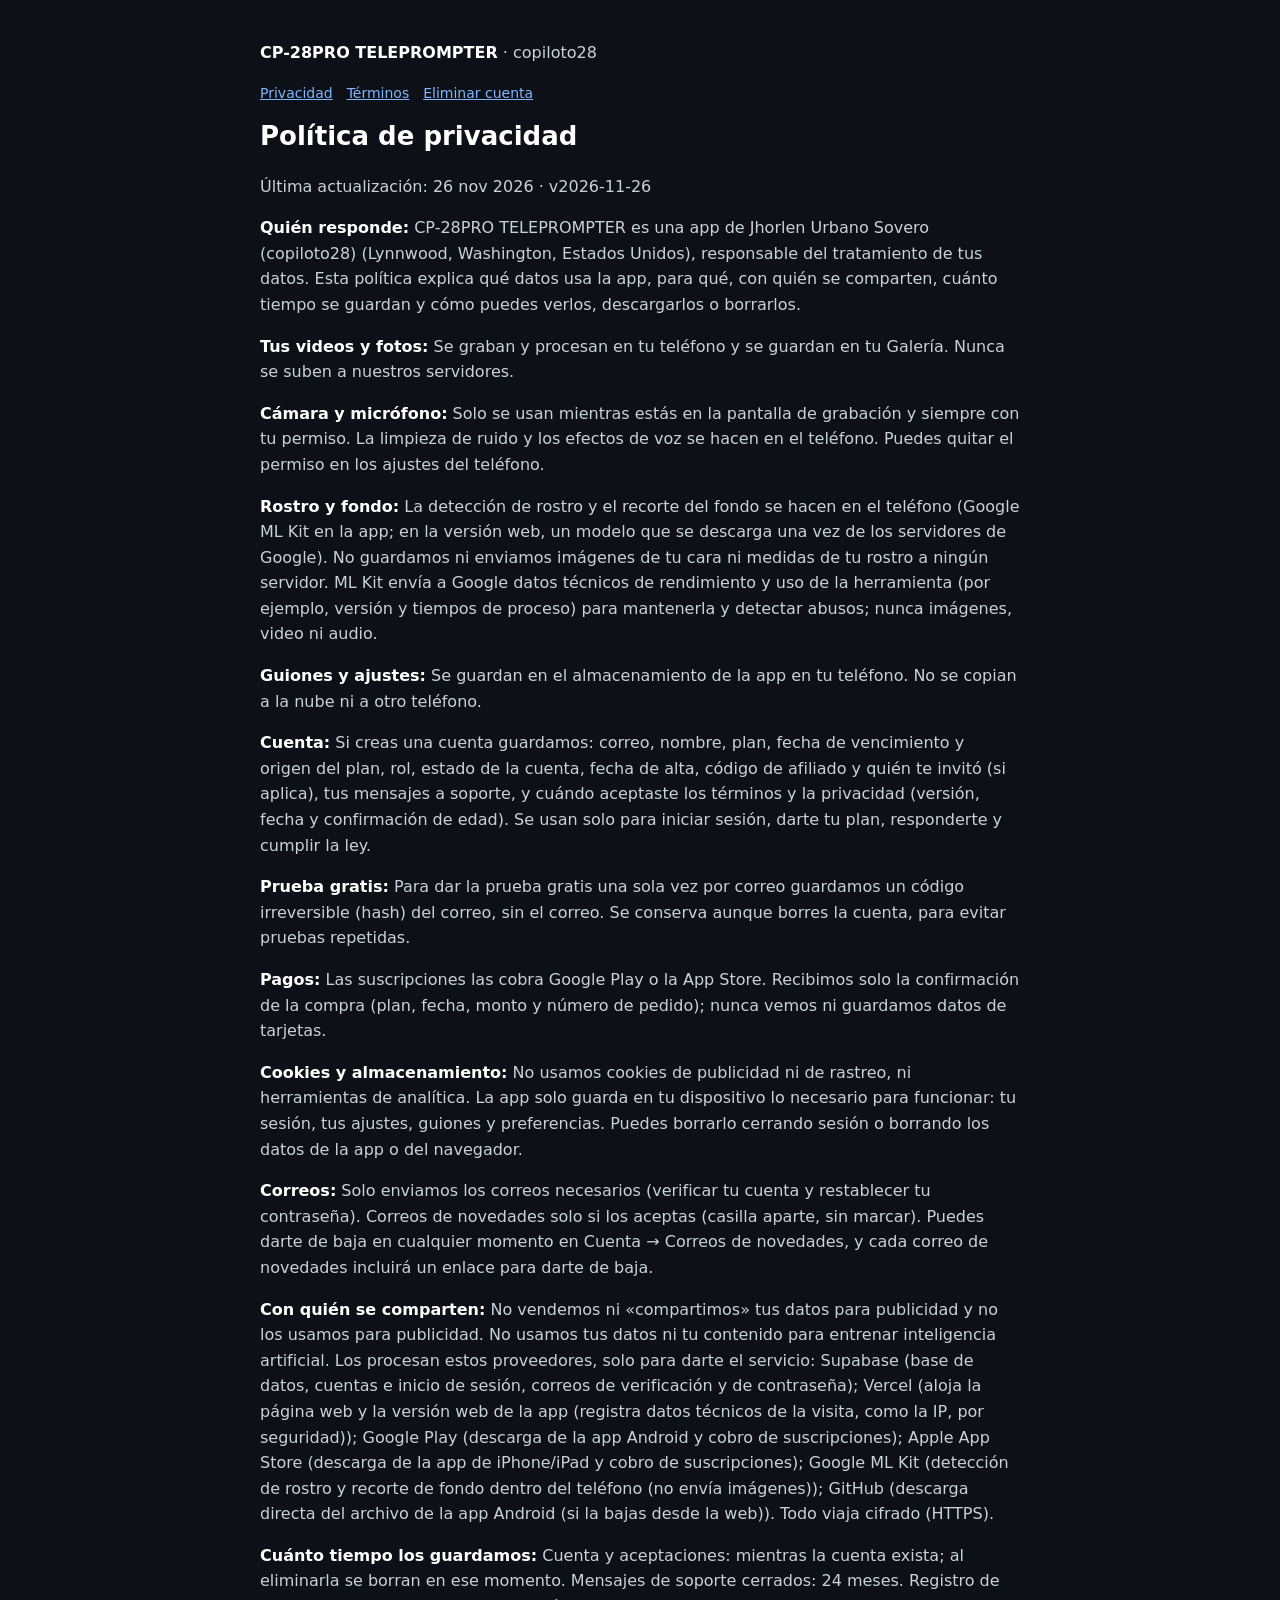
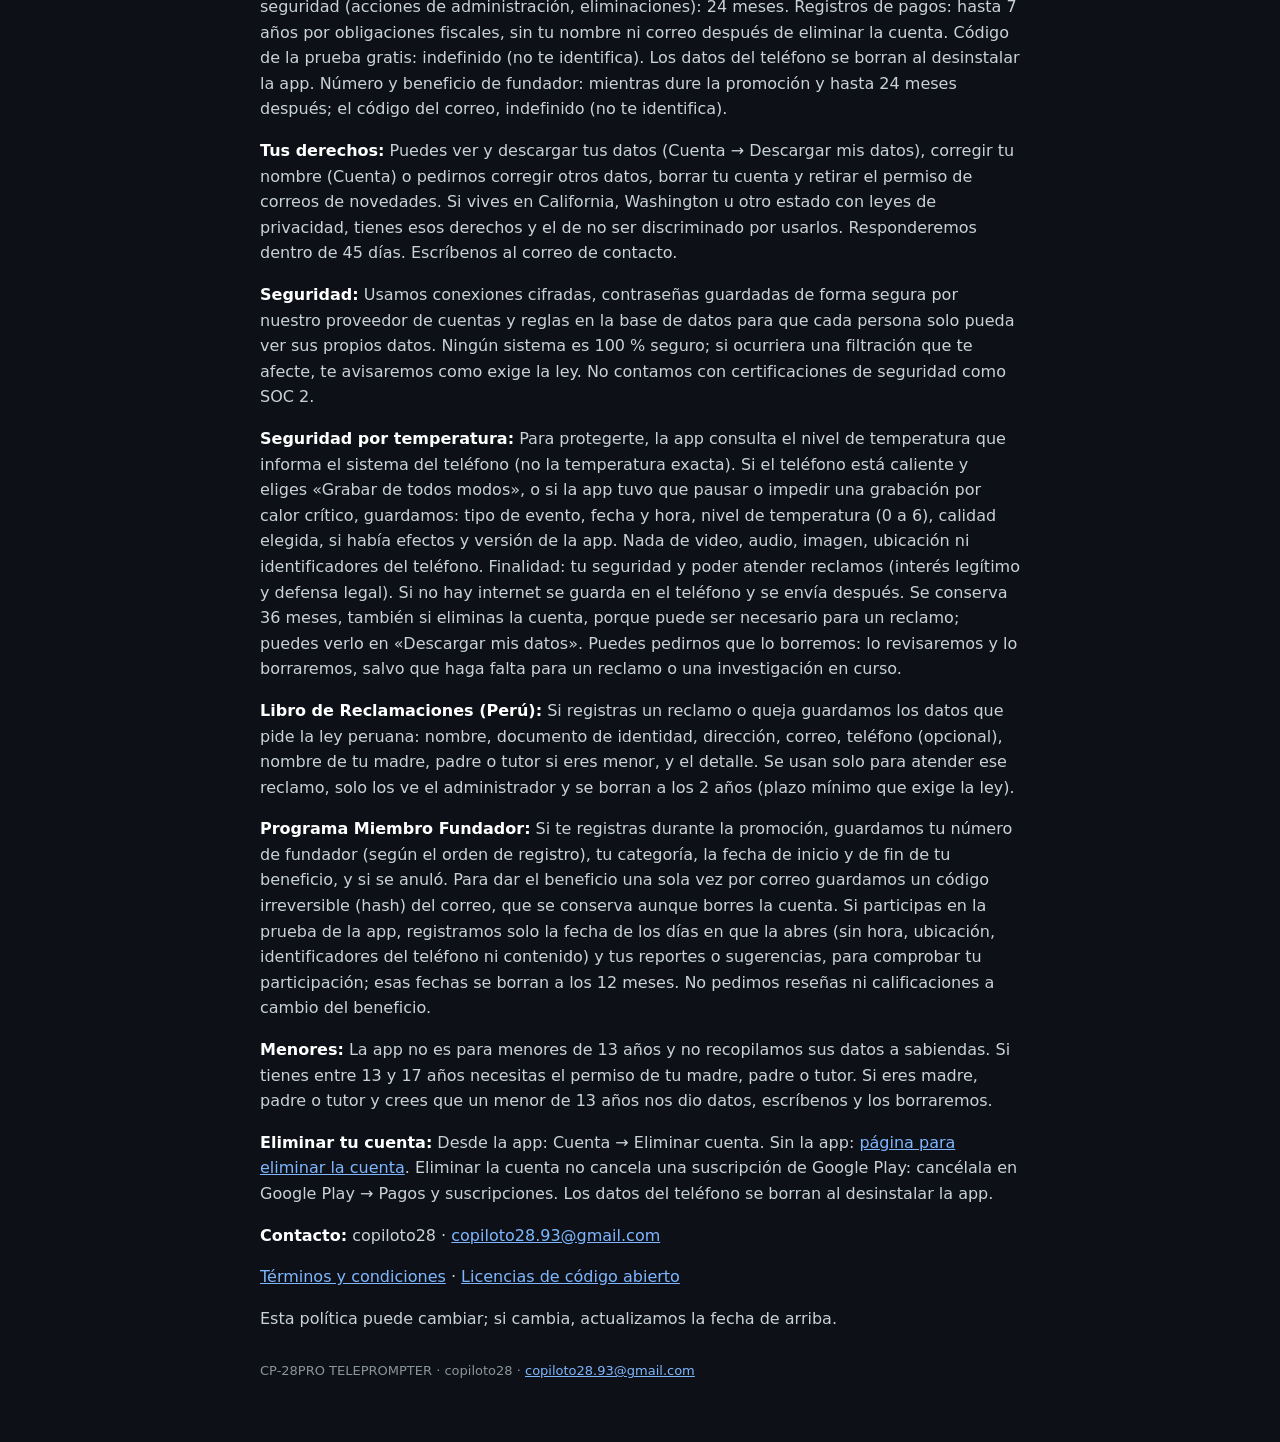
==== privacidad/index.html @ fce81ef4 "Sitio legal estático (privacidad, términos, eliminar cuenta) Co-Authored-By: Claude Opus 5.5 <norepl" ====
<!doctype html><html lang="es"><head><meta charset="utf-8"><meta name="viewport" content="width=device-width,initial-scale=1"><title>Política de privacidad · CP-28PRO TELEPROMPTER</title><meta name="robots" content="index,follow"><link rel="stylesheet" href="/s.css"></head><body><main><p><b>CP-28PRO TELEPROMPTER</b> · copiloto28</p><nav><a href="/privacidad">Privacidad</a><a href="/terminos">Términos</a><a href="/eliminar-cuenta">Eliminar cuenta</a></nav><h1>Política de privacidad</h1><p>Última actualización: 26 nov 2026 · v2026-11-26</p><p><b>Quién responde:</b> CP-28PRO TELEPROMPTER es una app de Jhorlen Urbano Sovero (copiloto28) (Lynnwood, Washington, Estados Unidos), responsable del tratamiento de tus datos. Esta política explica qué datos usa la app, para qué, con quién se comparten, cuánto tiempo se guardan y cómo puedes verlos, descargarlos o borrarlos.</p><p><b>Tus videos y fotos:</b> Se graban y procesan en tu teléfono y se guardan en tu Galería. Nunca se suben a nuestros servidores.</p><p><b>Cámara y micrófono:</b> Solo se usan mientras estás en la pantalla de grabación y siempre con tu permiso. La limpieza de ruido y los efectos de voz se hacen en el teléfono. Puedes quitar el permiso en los ajustes del teléfono.</p><p><b>Rostro y fondo:</b> La detección de rostro y el recorte del fondo se hacen en el teléfono (Google ML Kit en la app; en la versión web, un modelo que se descarga una vez de los servidores de Google). No guardamos ni enviamos imágenes de tu cara ni medidas de tu rostro a ningún servidor. ML Kit envía a Google datos técnicos de rendimiento y uso de la herramienta (por ejemplo, versión y tiempos de proceso) para mantenerla y detectar abusos; nunca imágenes, video ni audio.</p><p><b>Guiones y ajustes:</b> Se guardan en el almacenamiento de la app en tu teléfono. No se copian a la nube ni a otro teléfono.</p><p><b>Cuenta:</b> Si creas una cuenta guardamos: correo, nombre, plan, fecha de vencimiento y origen del plan, rol, estado de la cuenta, fecha de alta, código de afiliado y quién te invitó (si aplica), tus mensajes a soporte, y cuándo aceptaste los términos y la privacidad (versión, fecha y confirmación de edad). Se usan solo para iniciar sesión, darte tu plan, responderte y cumplir la ley.</p><p><b>Prueba gratis:</b> Para dar la prueba gratis una sola vez por correo guardamos un código irreversible (hash) del correo, sin el correo. Se conserva aunque borres la cuenta, para evitar pruebas repetidas.</p><p><b>Pagos:</b> Las suscripciones las cobra Google Play o la App Store. Recibimos solo la confirmación de la compra (plan, fecha, monto y número de pedido); nunca vemos ni guardamos datos de tarjetas.</p><p><b>Cookies y almacenamiento:</b> No usamos cookies de publicidad ni de rastreo, ni herramientas de analítica. La app solo guarda en tu dispositivo lo necesario para funcionar: tu sesión, tus ajustes, guiones y preferencias. Puedes borrarlo cerrando sesión o borrando los datos de la app o del navegador.</p><p><b>Correos:</b> Solo enviamos los correos necesarios (verificar tu cuenta y restablecer tu contraseña). Correos de novedades solo si los aceptas (casilla aparte, sin marcar). Puedes darte de baja en cualquier momento en Cuenta → Correos de novedades, y cada correo de novedades incluirá un enlace para darte de baja.</p><p><b>Con quién se comparten:</b> No vendemos ni «compartimos» tus datos para publicidad y no los usamos para publicidad. No usamos tus datos ni tu contenido para entrenar inteligencia artificial. Los procesan estos proveedores, solo para darte el servicio: Supabase (base de datos, cuentas e inicio de sesión, correos de verificación y de contraseña); Vercel (aloja la página web y la versión web de la app (registra datos técnicos de la visita, como la IP, por seguridad)); Google Play (descarga de la app Android y cobro de suscripciones); Apple App Store (descarga de la app de iPhone/iPad y cobro de suscripciones); Google ML Kit (detección de rostro y recorte de fondo dentro del teléfono (no envía imágenes)); GitHub (descarga directa del archivo de la app Android (si la bajas desde la web)). Todo viaja cifrado (HTTPS).</p><p><b>Cuánto tiempo los guardamos:</b> Cuenta y aceptaciones: mientras la cuenta exista; al eliminarla se borran en ese momento. Mensajes de soporte cerrados: 24 meses. Registro de seguridad (acciones de administración, eliminaciones): 24 meses. Registros de pagos: hasta 7 años por obligaciones fiscales, sin tu nombre ni correo después de eliminar la cuenta. Código de la prueba gratis: indefinido (no te identifica). Los datos del teléfono se borran al desinstalar la app. Número y beneficio de fundador: mientras dure la promoción y hasta 24 meses después; el código del correo, indefinido (no te identifica).</p><p><b>Tus derechos:</b> Puedes ver y descargar tus datos (Cuenta → Descargar mis datos), corregir tu nombre (Cuenta) o pedirnos corregir otros datos, borrar tu cuenta y retirar el permiso de correos de novedades. Si vives en California, Washington u otro estado con leyes de privacidad, tienes esos derechos y el de no ser discriminado por usarlos. Responderemos dentro de 45 días. Escríbenos al correo de contacto.</p><p><b>Seguridad:</b> Usamos conexiones cifradas, contraseñas guardadas de forma segura por nuestro proveedor de cuentas y reglas en la base de datos para que cada persona solo pueda ver sus propios datos. Ningún sistema es 100 % seguro; si ocurriera una filtración que te afecte, te avisaremos como exige la ley. No contamos con certificaciones de seguridad como SOC 2.</p><p><b>Seguridad por temperatura:</b> Para protegerte, la app consulta el nivel de temperatura que informa el sistema del teléfono (no la temperatura exacta). Si el teléfono está caliente y eliges «Grabar de todos modos», o si la app tuvo que pausar o impedir una grabación por calor crítico, guardamos: tipo de evento, fecha y hora, nivel de temperatura (0 a 6), calidad elegida, si había efectos y versión de la app. Nada de video, audio, imagen, ubicación ni identificadores del teléfono. Finalidad: tu seguridad y poder atender reclamos (interés legítimo y defensa legal). Si no hay internet se guarda en el teléfono y se envía después. Se conserva 36 meses, también si eliminas la cuenta, porque puede ser necesario para un reclamo; puedes verlo en «Descargar mis datos». Puedes pedirnos que lo borremos: lo revisaremos y lo borraremos, salvo que haga falta para un reclamo o una investigación en curso.</p><p><b>Libro de Reclamaciones (Perú):</b> Si registras un reclamo o queja guardamos los datos que pide la ley peruana: nombre, documento de identidad, dirección, correo, teléfono (opcional), nombre de tu madre, padre o tutor si eres menor, y el detalle. Se usan solo para atender ese reclamo, solo los ve el administrador y se borran a los 2 años (plazo mínimo que exige la ley).</p><p><b>Programa Miembro Fundador:</b> Si te registras durante la promoción, guardamos tu número de fundador (según el orden de registro), tu categoría, la fecha de inicio y de fin de tu beneficio, y si se anuló. Para dar el beneficio una sola vez por correo guardamos un código irreversible (hash) del correo, que se conserva aunque borres la cuenta. Si participas en la prueba de la app, registramos solo la fecha de los días en que la abres (sin hora, ubicación, identificadores del teléfono ni contenido) y tus reportes o sugerencias, para comprobar tu participación; esas fechas se borran a los 12 meses. No pedimos reseñas ni calificaciones a cambio del beneficio.</p><p><b>Menores:</b> La app no es para menores de 13 años y no recopilamos sus datos a sabiendas. Si tienes entre 13 y 17 años necesitas el permiso de tu madre, padre o tutor. Si eres madre, padre o tutor y crees que un menor de 13 años nos dio datos, escríbenos y los borraremos.</p><p><b>Eliminar tu cuenta:</b> Desde la app: Cuenta → Eliminar cuenta. Sin la app: <a href="/eliminar-cuenta">página para eliminar la cuenta</a>. Eliminar la cuenta no cancela una suscripción de Google Play: cancélala en Google Play → Pagos y suscripciones. Los datos del teléfono se borran al desinstalar la app.</p><p><b>Contacto:</b> copiloto28 · <a href="mailto:copiloto28.93@gmail.com?subject=Privacidad%20CP-28PRO">copiloto28.93@gmail.com</a></p><p><a href="/terminos">Términos y condiciones</a> · <a href="https://cp-28pro-teleprompter-copiloto-28.vercel.app/licencias">Licencias de código abierto</a></p><p>Esta política puede cambiar; si cambia, actualizamos la fecha de arriba.</p><footer>CP-28PRO TELEPROMPTER · copiloto28 · <a href="mailto:copiloto28.93@gmail.com">copiloto28.93@gmail.com</a></footer></main></body></html>
---- s.css ----
body{margin:0;background:#0d1117;color:#c9d1d9;font:16px/1.6 system-ui,-apple-system,Segoe UI,Roboto,sans-serif}main{max-width:760px;margin:0 auto;padding:24px 20px 60px}h1{color:#fff;font-size:26px;margin:8px 0}h2{color:#fff;font-size:18px;margin:22px 0 6px}b{color:#fff}a{color:#7fb6ff}nav{display:flex;gap:14px;flex-wrap:wrap;font-size:14px;margin-bottom:12px}.lang{float:right;font-size:14px}ul{padding-left:22px}form,button,input,label{display:none}footer{margin-top:30px;font-size:13px;color:#8b949e}
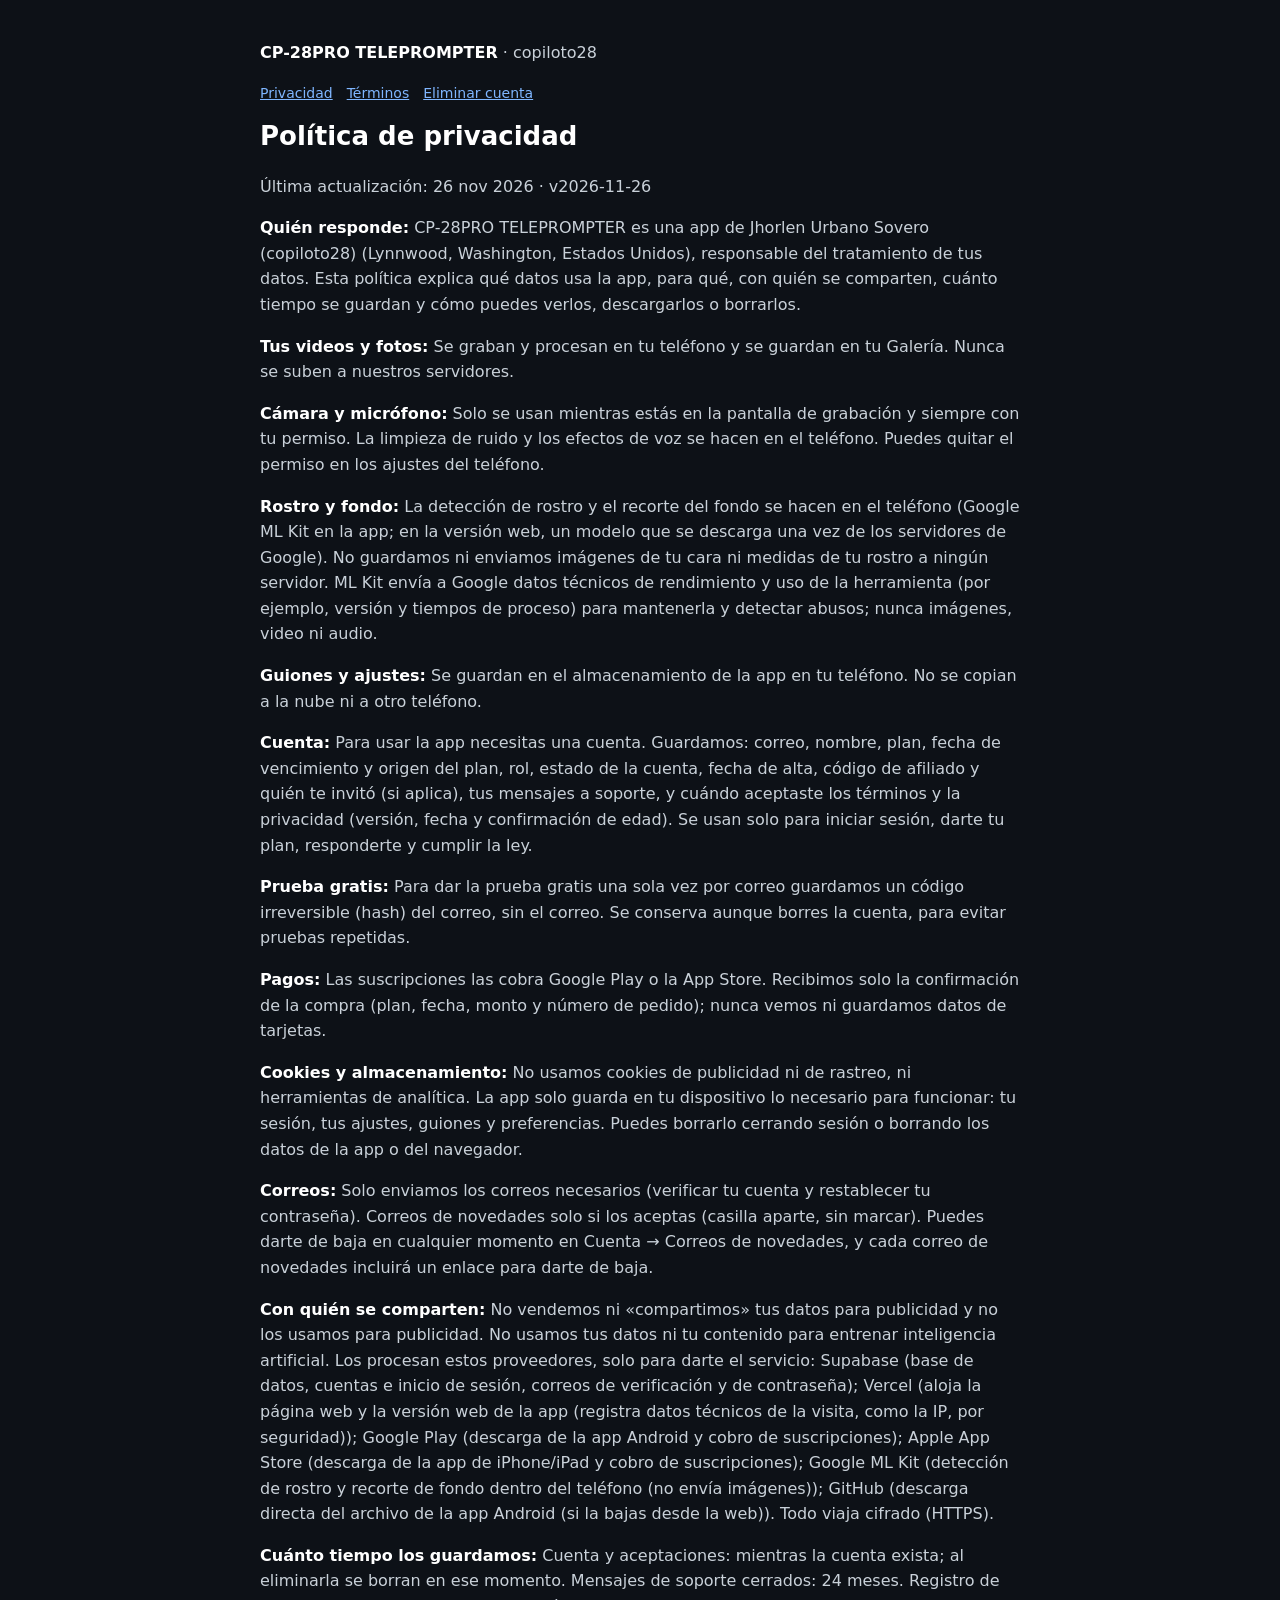
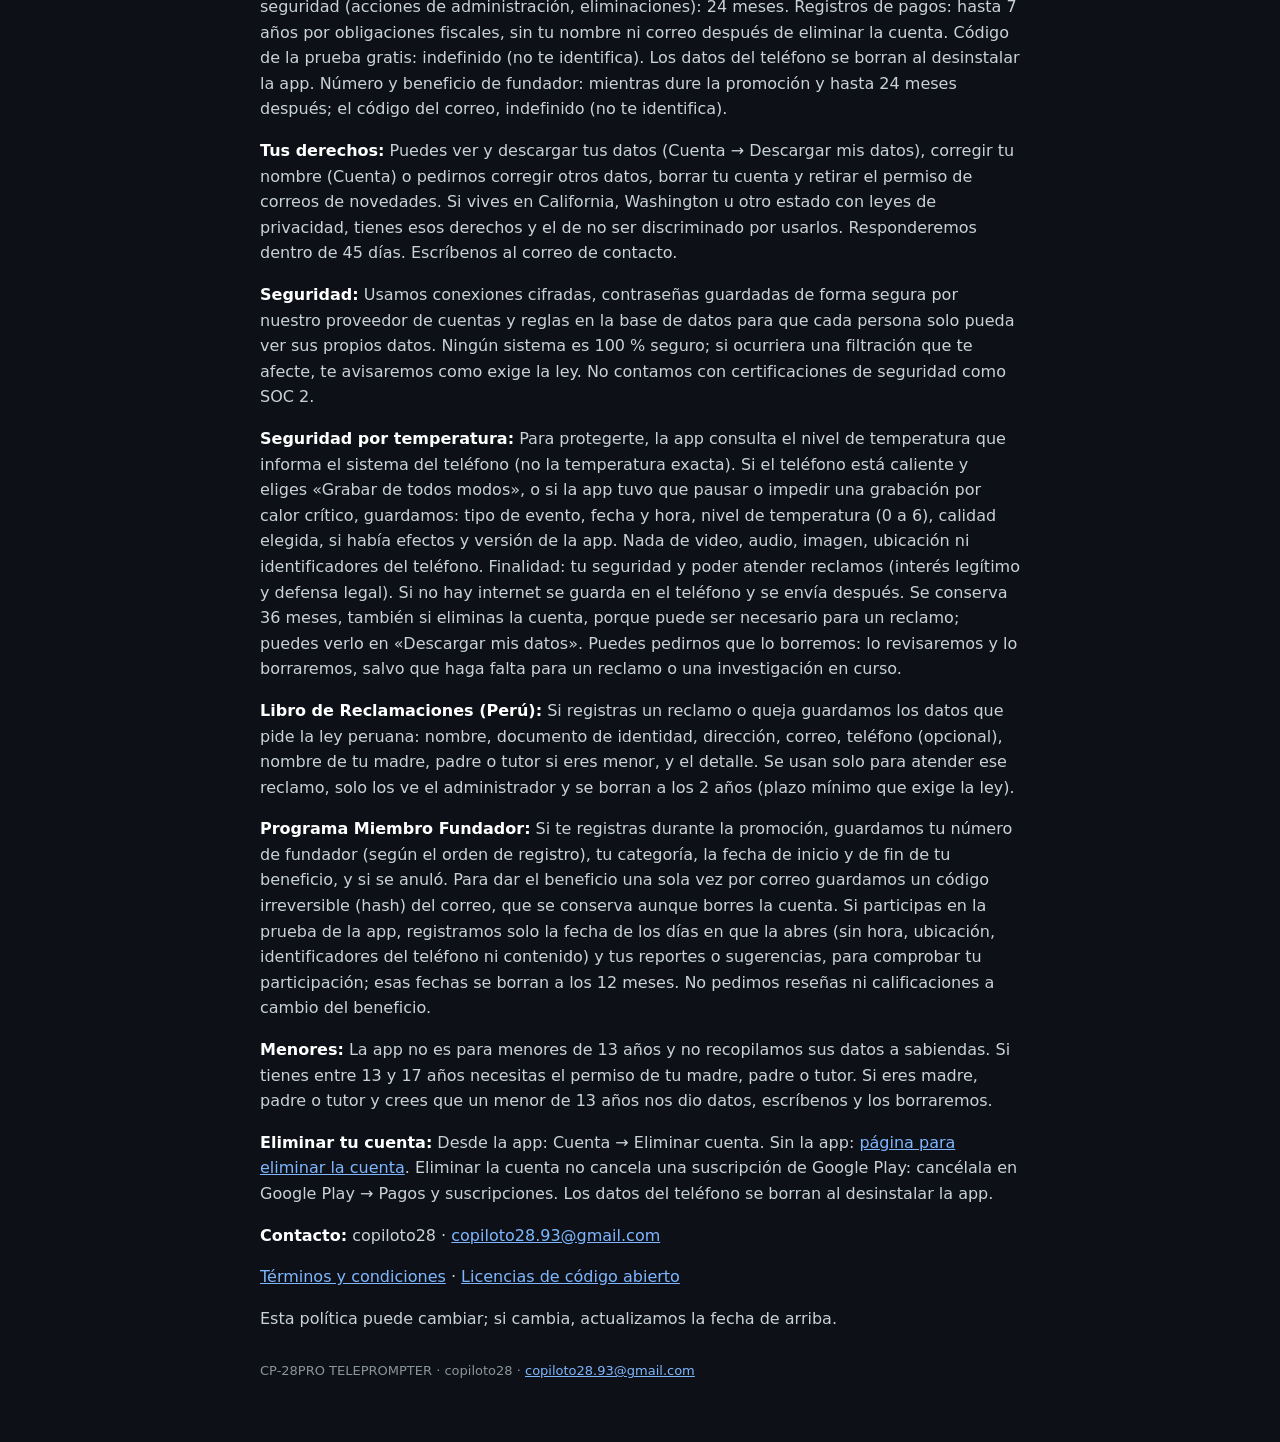
==== commit f95df181: "Legal: la cuenta es obligatoria para usar la app Co-Authored-By: Claude Opus 5.5 <noreply@anthropic." ====
--- a/privacidad/index.html
+++ b/privacidad/index.html
@@ -1 +1 @@
-<!doctype html><html lang="es"><head><meta charset="utf-8"><meta name="viewport" content="width=device-width,initial-scale=1"><title>Política de privacidad · CP-28PRO TELEPROMPTER</title><meta name="robots" content="index,follow"><link rel="stylesheet" href="/s.css"></head><body><main><p><b>CP-28PRO TELEPROMPTER</b> · copiloto28</p><nav><a href="/privacidad">Privacidad</a><a href="/terminos">Términos</a><a href="/eliminar-cuenta">Eliminar cuenta</a></nav><h1>Política de privacidad</h1><p>Última actualización: 26 nov 2026 · v2026-11-26</p><p><b>Quién responde:</b> CP-28PRO TELEPROMPTER es una app de Jhorlen Urbano Sovero (copiloto28) (Lynnwood, Washington, Estados Unidos), responsable del tratamiento de tus datos. Esta política explica qué datos usa la app, para qué, con quién se comparten, cuánto tiempo se guardan y cómo puedes verlos, descargarlos o borrarlos.</p><p><b>Tus videos y fotos:</b> Se graban y procesan en tu teléfono y se guardan en tu Galería. Nunca se suben a nuestros servidores.</p><p><b>Cámara y micrófono:</b> Solo se usan mientras estás en la pantalla de grabación y siempre con tu permiso. La limpieza de ruido y los efectos de voz se hacen en el teléfono. Puedes quitar el permiso en los ajustes del teléfono.</p><p><b>Rostro y fondo:</b> La detección de rostro y el recorte del fondo se hacen en el teléfono (Google ML Kit en la app; en la versión web, un modelo que se descarga una vez de los servidores de Google). No guardamos ni enviamos imágenes de tu cara ni medidas de tu rostro a ningún servidor. ML Kit envía a Google datos técnicos de rendimiento y uso de la herramienta (por ejemplo, versión y tiempos de proceso) para mantenerla y detectar abusos; nunca imágenes, video ni audio.</p><p><b>Guiones y ajustes:</b> Se guardan en el almacenamiento de la app en tu teléfono. No se copian a la nube ni a otro teléfono.</p><p><b>Cuenta:</b> Si creas una cuenta guardamos: correo, nombre, plan, fecha de vencimiento y origen del plan, rol, estado de la cuenta, fecha de alta, código de afiliado y quién te invitó (si aplica), tus mensajes a soporte, y cuándo aceptaste los términos y la privacidad (versión, fecha y confirmación de edad). Se usan solo para iniciar sesión, darte tu plan, responderte y cumplir la ley.</p><p><b>Prueba gratis:</b> Para dar la prueba gratis una sola vez por correo guardamos un código irreversible (hash) del correo, sin el correo. Se conserva aunque borres la cuenta, para evitar pruebas repetidas.</p><p><b>Pagos:</b> Las suscripciones las cobra Google Play o la App Store. Recibimos solo la confirmación de la compra (plan, fecha, monto y número de pedido); nunca vemos ni guardamos datos de tarjetas.</p><p><b>Cookies y almacenamiento:</b> No usamos cookies de publicidad ni de rastreo, ni herramientas de analítica. La app solo guarda en tu dispositivo lo necesario para funcionar: tu sesión, tus ajustes, guiones y preferencias. Puedes borrarlo cerrando sesión o borrando los datos de la app o del navegador.</p><p><b>Correos:</b> Solo enviamos los correos necesarios (verificar tu cuenta y restablecer tu contraseña). Correos de novedades solo si los aceptas (casilla aparte, sin marcar). Puedes darte de baja en cualquier momento en Cuenta → Correos de novedades, y cada correo de novedades incluirá un enlace para darte de baja.</p><p><b>Con quién se comparten:</b> No vendemos ni «compartimos» tus datos para publicidad y no los usamos para publicidad. No usamos tus datos ni tu contenido para entrenar inteligencia artificial. Los procesan estos proveedores, solo para darte el servicio: Supabase (base de datos, cuentas e inicio de sesión, correos de verificación y de contraseña); Vercel (aloja la página web y la versión web de la app (registra datos técnicos de la visita, como la IP, por seguridad)); Google Play (descarga de la app Android y cobro de suscripciones); Apple App Store (descarga de la app de iPhone/iPad y cobro de suscripciones); Google ML Kit (detección de rostro y recorte de fondo dentro del teléfono (no envía imágenes)); GitHub (descarga directa del archivo de la app Android (si la bajas desde la web)). Todo viaja cifrado (HTTPS).</p><p><b>Cuánto tiempo los guardamos:</b> Cuenta y aceptaciones: mientras la cuenta exista; al eliminarla se borran en ese momento. Mensajes de soporte cerrados: 24 meses. Registro de seguridad (acciones de administración, eliminaciones): 24 meses. Registros de pagos: hasta 7 años por obligaciones fiscales, sin tu nombre ni correo después de eliminar la cuenta. Código de la prueba gratis: indefinido (no te identifica). Los datos del teléfono se borran al desinstalar la app. Número y beneficio de fundador: mientras dure la promoción y hasta 24 meses después; el código del correo, indefinido (no te identifica).</p><p><b>Tus derechos:</b> Puedes ver y descargar tus datos (Cuenta → Descargar mis datos), corregir tu nombre (Cuenta) o pedirnos corregir otros datos, borrar tu cuenta y retirar el permiso de correos de novedades. Si vives en California, Washington u otro estado con leyes de privacidad, tienes esos derechos y el de no ser discriminado por usarlos. Responderemos dentro de 45 días. Escríbenos al correo de contacto.</p><p><b>Seguridad:</b> Usamos conexiones cifradas, contraseñas guardadas de forma segura por nuestro proveedor de cuentas y reglas en la base de datos para que cada persona solo pueda ver sus propios datos. Ningún sistema es 100 % seguro; si ocurriera una filtración que te afecte, te avisaremos como exige la ley. No contamos con certificaciones de seguridad como SOC 2.</p><p><b>Seguridad por temperatura:</b> Para protegerte, la app consulta el nivel de temperatura que informa el sistema del teléfono (no la temperatura exacta). Si el teléfono está caliente y eliges «Grabar de todos modos», o si la app tuvo que pausar o impedir una grabación por calor crítico, guardamos: tipo de evento, fecha y hora, nivel de temperatura (0 a 6), calidad elegida, si había efectos y versión de la app. Nada de video, audio, imagen, ubicación ni identificadores del teléfono. Finalidad: tu seguridad y poder atender reclamos (interés legítimo y defensa legal). Si no hay internet se guarda en el teléfono y se envía después. Se conserva 36 meses, también si eliminas la cuenta, porque puede ser necesario para un reclamo; puedes verlo en «Descargar mis datos». Puedes pedirnos que lo borremos: lo revisaremos y lo borraremos, salvo que haga falta para un reclamo o una investigación en curso.</p><p><b>Libro de Reclamaciones (Perú):</b> Si registras un reclamo o queja guardamos los datos que pide la ley peruana: nombre, documento de identidad, dirección, correo, teléfono (opcional), nombre de tu madre, padre o tutor si eres menor, y el detalle. Se usan solo para atender ese reclamo, solo los ve el administrador y se borran a los 2 años (plazo mínimo que exige la ley).</p><p><b>Programa Miembro Fundador:</b> Si te registras durante la promoción, guardamos tu número de fundador (según el orden de registro), tu categoría, la fecha de inicio y de fin de tu beneficio, y si se anuló. Para dar el beneficio una sola vez por correo guardamos un código irreversible (hash) del correo, que se conserva aunque borres la cuenta. Si participas en la prueba de la app, registramos solo la fecha de los días en que la abres (sin hora, ubicación, identificadores del teléfono ni contenido) y tus reportes o sugerencias, para comprobar tu participación; esas fechas se borran a los 12 meses. No pedimos reseñas ni calificaciones a cambio del beneficio.</p><p><b>Menores:</b> La app no es para menores de 13 años y no recopilamos sus datos a sabiendas. Si tienes entre 13 y 17 años necesitas el permiso de tu madre, padre o tutor. Si eres madre, padre o tutor y crees que un menor de 13 años nos dio datos, escríbenos y los borraremos.</p><p><b>Eliminar tu cuenta:</b> Desde la app: Cuenta → Eliminar cuenta. Sin la app: <a href="/eliminar-cuenta">página para eliminar la cuenta</a>. Eliminar la cuenta no cancela una suscripción de Google Play: cancélala en Google Play → Pagos y suscripciones. Los datos del teléfono se borran al desinstalar la app.</p><p><b>Contacto:</b> copiloto28 · <a href="mailto:copiloto28.93@gmail.com?subject=Privacidad%20CP-28PRO">copiloto28.93@gmail.com</a></p><p><a href="/terminos">Términos y condiciones</a> · <a href="https://cp-28pro-teleprompter-copiloto-28.vercel.app/licencias">Licencias de código abierto</a></p><p>Esta política puede cambiar; si cambia, actualizamos la fecha de arriba.</p><footer>CP-28PRO TELEPROMPTER · copiloto28 · <a href="mailto:copiloto28.93@gmail.com">copiloto28.93@gmail.com</a></footer></main></body></html>+<!doctype html><html lang="es"><head><meta charset="utf-8"><meta name="viewport" content="width=device-width,initial-scale=1"><title>Política de privacidad · CP-28PRO TELEPROMPTER</title><meta name="robots" content="index,follow"><link rel="stylesheet" href="/s.css"></head><body><main><p><b>CP-28PRO TELEPROMPTER</b> · copiloto28</p><nav><a href="/privacidad">Privacidad</a><a href="/terminos">Términos</a><a href="/eliminar-cuenta">Eliminar cuenta</a></nav><h1>Política de privacidad</h1><p>Última actualización: 26 nov 2026 · v2026-11-26</p><p><b>Quién responde:</b> CP-28PRO TELEPROMPTER es una app de Jhorlen Urbano Sovero (copiloto28) (Lynnwood, Washington, Estados Unidos), responsable del tratamiento de tus datos. Esta política explica qué datos usa la app, para qué, con quién se comparten, cuánto tiempo se guardan y cómo puedes verlos, descargarlos o borrarlos.</p><p><b>Tus videos y fotos:</b> Se graban y procesan en tu teléfono y se guardan en tu Galería. Nunca se suben a nuestros servidores.</p><p><b>Cámara y micrófono:</b> Solo se usan mientras estás en la pantalla de grabación y siempre con tu permiso. La limpieza de ruido y los efectos de voz se hacen en el teléfono. Puedes quitar el permiso en los ajustes del teléfono.</p><p><b>Rostro y fondo:</b> La detección de rostro y el recorte del fondo se hacen en el teléfono (Google ML Kit en la app; en la versión web, un modelo que se descarga una vez de los servidores de Google). No guardamos ni enviamos imágenes de tu cara ni medidas de tu rostro a ningún servidor. ML Kit envía a Google datos técnicos de rendimiento y uso de la herramienta (por ejemplo, versión y tiempos de proceso) para mantenerla y detectar abusos; nunca imágenes, video ni audio.</p><p><b>Guiones y ajustes:</b> Se guardan en el almacenamiento de la app en tu teléfono. No se copian a la nube ni a otro teléfono.</p><p><b>Cuenta:</b> Para usar la app necesitas una cuenta. Guardamos: correo, nombre, plan, fecha de vencimiento y origen del plan, rol, estado de la cuenta, fecha de alta, código de afiliado y quién te invitó (si aplica), tus mensajes a soporte, y cuándo aceptaste los términos y la privacidad (versión, fecha y confirmación de edad). Se usan solo para iniciar sesión, darte tu plan, responderte y cumplir la ley.</p><p><b>Prueba gratis:</b> Para dar la prueba gratis una sola vez por correo guardamos un código irreversible (hash) del correo, sin el correo. Se conserva aunque borres la cuenta, para evitar pruebas repetidas.</p><p><b>Pagos:</b> Las suscripciones las cobra Google Play o la App Store. Recibimos solo la confirmación de la compra (plan, fecha, monto y número de pedido); nunca vemos ni guardamos datos de tarjetas.</p><p><b>Cookies y almacenamiento:</b> No usamos cookies de publicidad ni de rastreo, ni herramientas de analítica. La app solo guarda en tu dispositivo lo necesario para funcionar: tu sesión, tus ajustes, guiones y preferencias. Puedes borrarlo cerrando sesión o borrando los datos de la app o del navegador.</p><p><b>Correos:</b> Solo enviamos los correos necesarios (verificar tu cuenta y restablecer tu contraseña). Correos de novedades solo si los aceptas (casilla aparte, sin marcar). Puedes darte de baja en cualquier momento en Cuenta → Correos de novedades, y cada correo de novedades incluirá un enlace para darte de baja.</p><p><b>Con quién se comparten:</b> No vendemos ni «compartimos» tus datos para publicidad y no los usamos para publicidad. No usamos tus datos ni tu contenido para entrenar inteligencia artificial. Los procesan estos proveedores, solo para darte el servicio: Supabase (base de datos, cuentas e inicio de sesión, correos de verificación y de contraseña); Vercel (aloja la página web y la versión web de la app (registra datos técnicos de la visita, como la IP, por seguridad)); Google Play (descarga de la app Android y cobro de suscripciones); Apple App Store (descarga de la app de iPhone/iPad y cobro de suscripciones); Google ML Kit (detección de rostro y recorte de fondo dentro del teléfono (no envía imágenes)); GitHub (descarga directa del archivo de la app Android (si la bajas desde la web)). Todo viaja cifrado (HTTPS).</p><p><b>Cuánto tiempo los guardamos:</b> Cuenta y aceptaciones: mientras la cuenta exista; al eliminarla se borran en ese momento. Mensajes de soporte cerrados: 24 meses. Registro de seguridad (acciones de administración, eliminaciones): 24 meses. Registros de pagos: hasta 7 años por obligaciones fiscales, sin tu nombre ni correo después de eliminar la cuenta. Código de la prueba gratis: indefinido (no te identifica). Los datos del teléfono se borran al desinstalar la app. Número y beneficio de fundador: mientras dure la promoción y hasta 24 meses después; el código del correo, indefinido (no te identifica).</p><p><b>Tus derechos:</b> Puedes ver y descargar tus datos (Cuenta → Descargar mis datos), corregir tu nombre (Cuenta) o pedirnos corregir otros datos, borrar tu cuenta y retirar el permiso de correos de novedades. Si vives en California, Washington u otro estado con leyes de privacidad, tienes esos derechos y el de no ser discriminado por usarlos. Responderemos dentro de 45 días. Escríbenos al correo de contacto.</p><p><b>Seguridad:</b> Usamos conexiones cifradas, contraseñas guardadas de forma segura por nuestro proveedor de cuentas y reglas en la base de datos para que cada persona solo pueda ver sus propios datos. Ningún sistema es 100 % seguro; si ocurriera una filtración que te afecte, te avisaremos como exige la ley. No contamos con certificaciones de seguridad como SOC 2.</p><p><b>Seguridad por temperatura:</b> Para protegerte, la app consulta el nivel de temperatura que informa el sistema del teléfono (no la temperatura exacta). Si el teléfono está caliente y eliges «Grabar de todos modos», o si la app tuvo que pausar o impedir una grabación por calor crítico, guardamos: tipo de evento, fecha y hora, nivel de temperatura (0 a 6), calidad elegida, si había efectos y versión de la app. Nada de video, audio, imagen, ubicación ni identificadores del teléfono. Finalidad: tu seguridad y poder atender reclamos (interés legítimo y defensa legal). Si no hay internet se guarda en el teléfono y se envía después. Se conserva 36 meses, también si eliminas la cuenta, porque puede ser necesario para un reclamo; puedes verlo en «Descargar mis datos». Puedes pedirnos que lo borremos: lo revisaremos y lo borraremos, salvo que haga falta para un reclamo o una investigación en curso.</p><p><b>Libro de Reclamaciones (Perú):</b> Si registras un reclamo o queja guardamos los datos que pide la ley peruana: nombre, documento de identidad, dirección, correo, teléfono (opcional), nombre de tu madre, padre o tutor si eres menor, y el detalle. Se usan solo para atender ese reclamo, solo los ve el administrador y se borran a los 2 años (plazo mínimo que exige la ley).</p><p><b>Programa Miembro Fundador:</b> Si te registras durante la promoción, guardamos tu número de fundador (según el orden de registro), tu categoría, la fecha de inicio y de fin de tu beneficio, y si se anuló. Para dar el beneficio una sola vez por correo guardamos un código irreversible (hash) del correo, que se conserva aunque borres la cuenta. Si participas en la prueba de la app, registramos solo la fecha de los días en que la abres (sin hora, ubicación, identificadores del teléfono ni contenido) y tus reportes o sugerencias, para comprobar tu participación; esas fechas se borran a los 12 meses. No pedimos reseñas ni calificaciones a cambio del beneficio.</p><p><b>Menores:</b> La app no es para menores de 13 años y no recopilamos sus datos a sabiendas. Si tienes entre 13 y 17 años necesitas el permiso de tu madre, padre o tutor. Si eres madre, padre o tutor y crees que un menor de 13 años nos dio datos, escríbenos y los borraremos.</p><p><b>Eliminar tu cuenta:</b> Desde la app: Cuenta → Eliminar cuenta. Sin la app: <a href="/eliminar-cuenta">página para eliminar la cuenta</a>. Eliminar la cuenta no cancela una suscripción de Google Play: cancélala en Google Play → Pagos y suscripciones. Los datos del teléfono se borran al desinstalar la app.</p><p><b>Contacto:</b> copiloto28 · <a href="mailto:copiloto28.93@gmail.com?subject=Privacidad%20CP-28PRO">copiloto28.93@gmail.com</a></p><p><a href="/terminos">Términos y condiciones</a> · <a href="https://cp-28pro-teleprompter-copiloto-28.vercel.app/licencias">Licencias de código abierto</a></p><p>Esta política puede cambiar; si cambia, actualizamos la fecha de arriba.</p><footer>CP-28PRO TELEPROMPTER · copiloto28 · <a href="mailto:copiloto28.93@gmail.com">copiloto28.93@gmail.com</a></footer></main></body></html>
